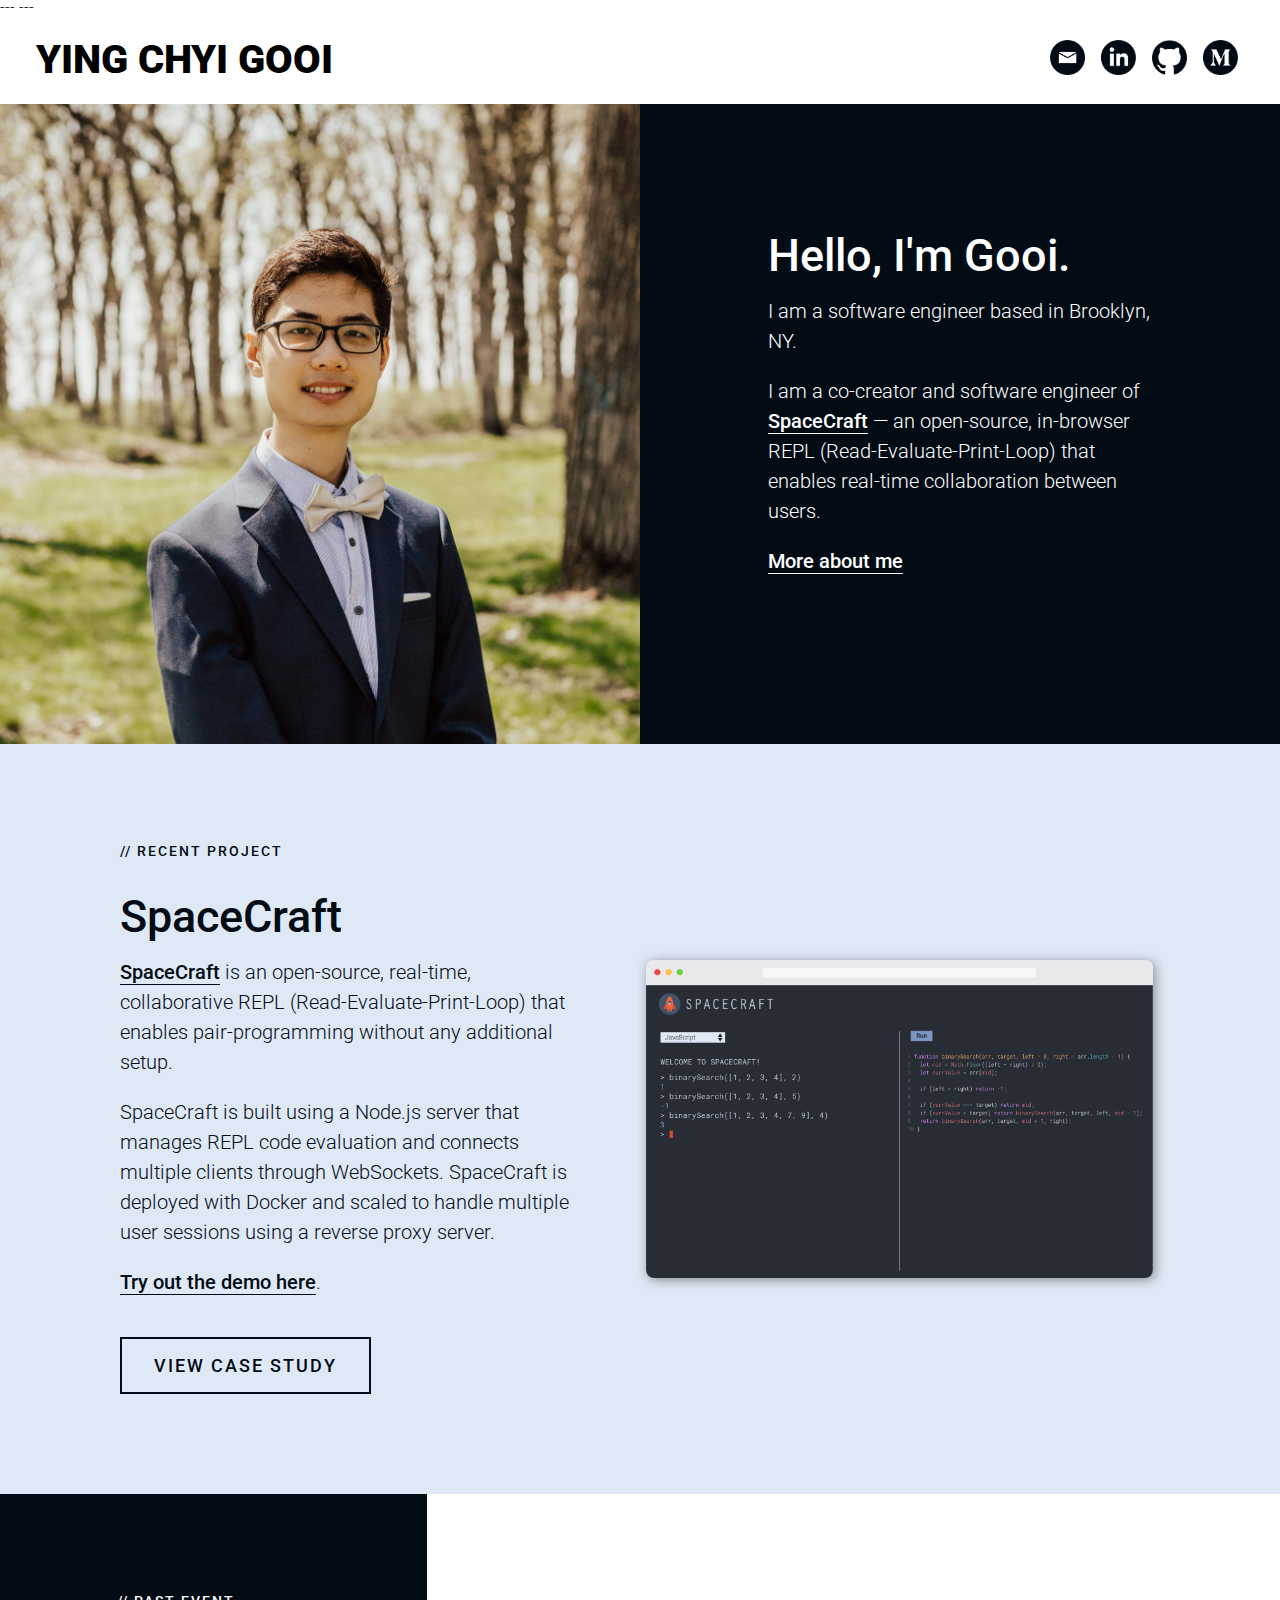
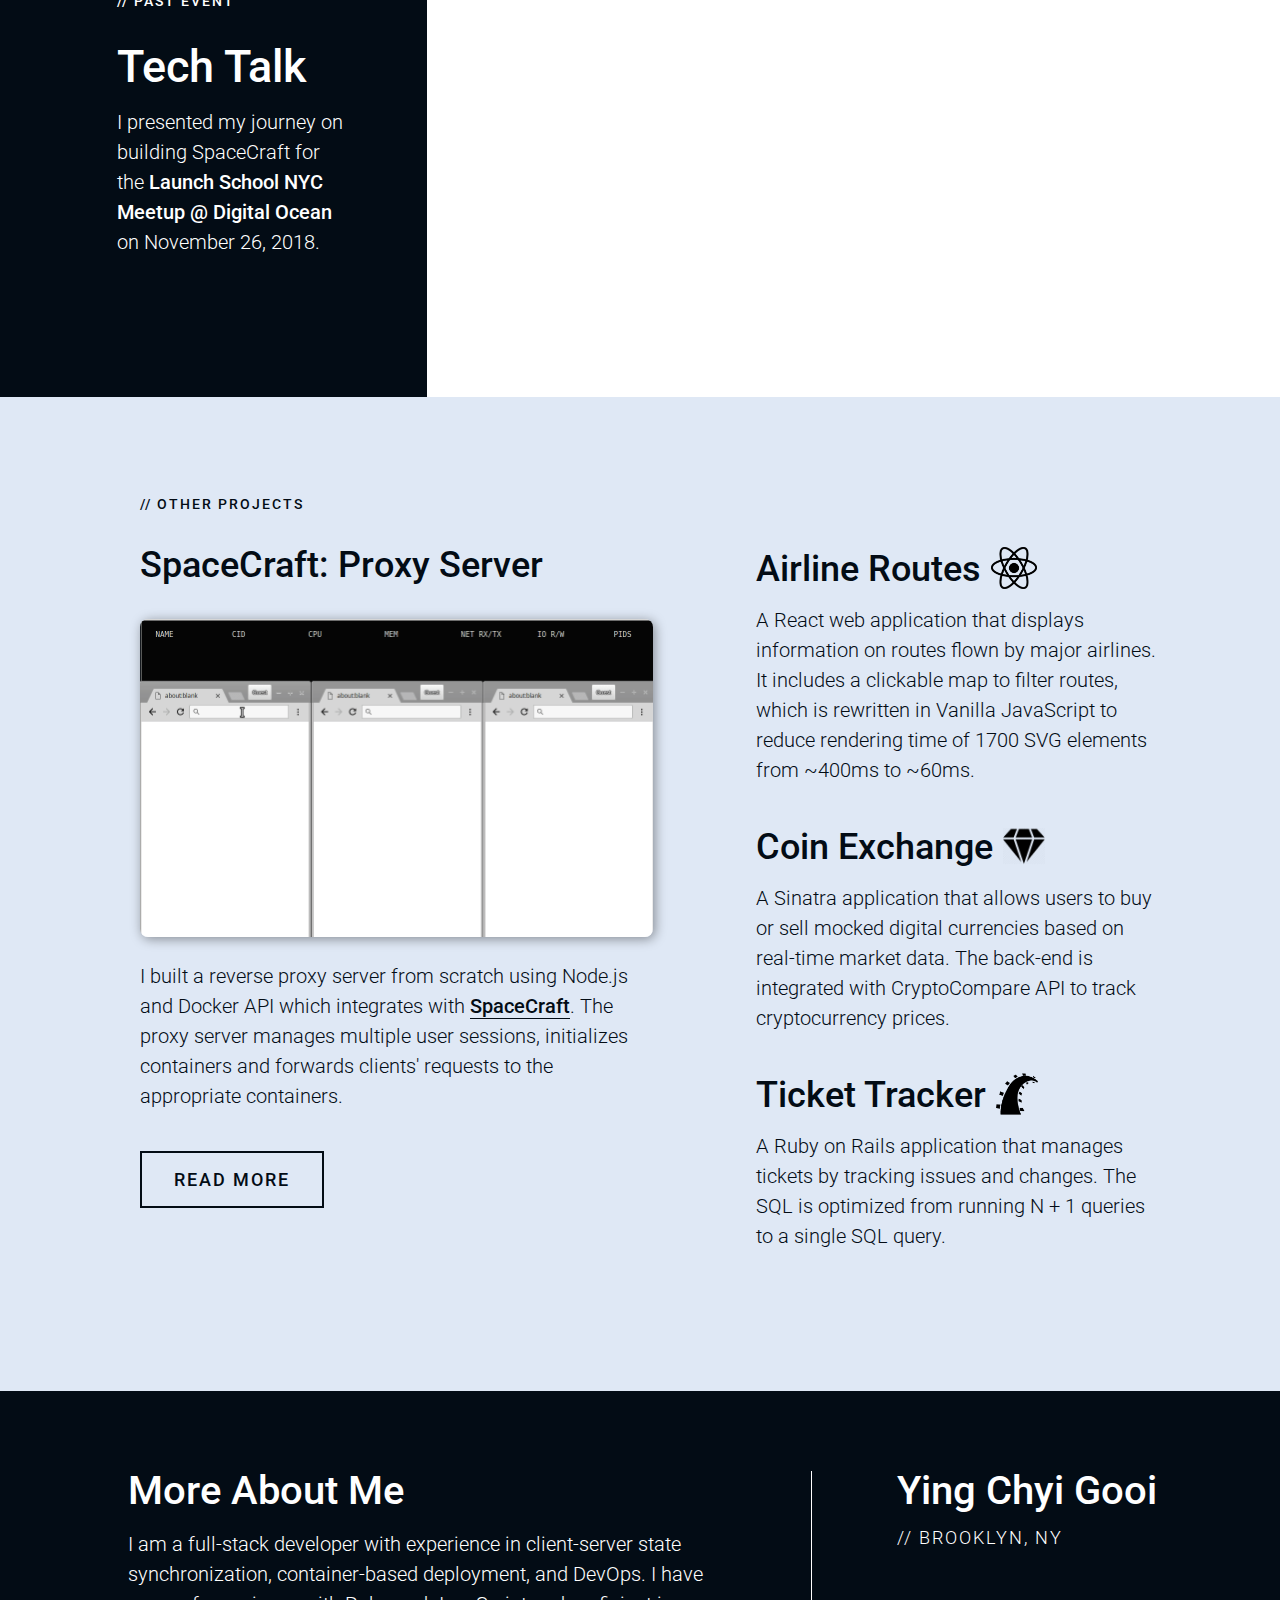
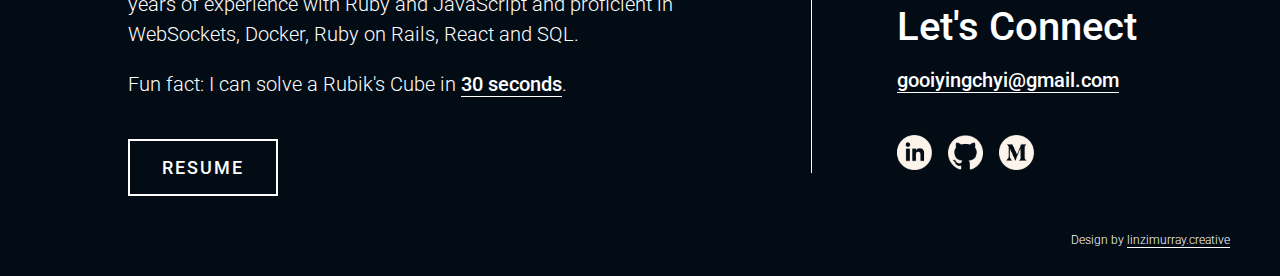
==== index.html @ 4ab4eeb9 "typo fix" ====
---
---
<!DOCTYPE html>
<html>

<head>
  <meta charset="UTF-8">
  <title>Ying Chyi Gooi | Software Engineer</title>
  <meta name="viewport" content="width=device-width, initial-scale=1">
  <link href="https://fonts.googleapis.com/css?family=Roboto:300,500,900" rel="stylesheet">
  <link rel="shortcut icon" type="image/png" href="images/logo.png" />
  <link rel="stylesheet" href="/css/reset.css" />
  <link rel="stylesheet" href="/css/main.css" />
</head>

<body>
  <header>
    <h1>Ying Chyi Gooi</h1>

    <nav>
      <a class="email" href="mailto:gooiyingchyi@gmail.com"></a>
      <a class="linkedin" href="https://www.linkedin.com/in/ying-chyi-gooi-89ba5095/" target="_blank"></a>
      <a class="github" href="https://github.com/yingcgooi" target="_blank"></a>
      <a class="medium" href="https://medium.com/@gooiyingchyi" target="_blank"></a>
    </nav>
  </header>    

  <main>
    <section class="intro">
      <div class="image">
        <img src="images/portrait.jpg" />
      </div>
      <article>
        <div class="box">
          <h2>Hello, I'm Gooi.</h2>
          <p>
            I am a software engineer based in Brooklyn, NY.
          </p>

          <p>
            I am a co-creator and software engineer of <a href="https://spacecraft-repl.com/" target="_blank"> SpaceCraft</a> &mdash; an open-source, in-browser REPL (Read-Evaluate-Print-Loop) that enables real-time collaboration between users.
          </p>

          <p><a href="/#more">More about me</a></p>
        </div>
      </article>
    </section>

    <section class="light" id="project">
      <article>
        <div class="box">
          <h4>// Recent Project</h4>

          <img class="mobile" src="images/app-mobile.png" />

          <h2>SpaceCraft</h2>
          <p>
            <a href="https://spacecraft-repl.com/" target="_blank">SpaceCraft</a> is an open-source, real-time, collaborative REPL (Read-Evaluate-Print-Loop) that enables pair-programming without any additional setup.
          </p>
          <p>
            SpaceCraft is built using a Node.js server that manages REPL code evaluation and connects multiple clients through WebSockets. SpaceCraft is deployed with Docker and scaled to handle multiple user sessions using a reverse proxy server.
          </p>
          <p>
            <a href="http://repl.space" target="_blank">Try out the demo here</a>.
          </p>

          <a href="https://spacecraft-repl.com/whitepaper" target="_blank">
            <button>
              View case study
            </button>
          </a>
        </div>
      </article>
      <div id="app">
        <img src="images/app.png" />
      </div>
    </section>

    <section id="presentation">
      <article>
        <div class="box">
          <h4>// Past event</h4>
          <h2>Tech Talk</h2>
          <p>I presented my journey on building SpaceCraft for the <strong>Launch School NYC Meetup @ Digital Ocean</strong> on November 26, 2018.</p>
          <p></p>
        </div>
      </article>
      <div class="player-wrapper">
        <div id="player"></div>
      </div>      
    </section>

    <section class="light" id="other-projects">
      <article>
        <div class="box first">
          <h4>// Other projects</h4>
          <h2>SpaceCraft: <br class="mobile"/>Proxy Server</h2>
          <img class="full" src="images/demo-2.gif" />          
          <p>I built a reverse proxy server from scratch using Node.js and Docker API which integrates with <a href="https://spacecraft-repl.com" target="_blank">SpaceCraft</a>. The proxy server manages multiple user sessions, initializes containers and forwards clients' requests to the appropriate containers.</p>

          <a href="https://spacecraft-repl.com/whitepaper" target="_blank">
            <button>Read more</button>
          </a>
          <div class="spacing"></div>
        </div>
      </article>
      <article>
        <div class="box last">
          <h4 class="placeholder">_</h4>

          <h2>Airline Routes<img src="images/react.png" /></h2>
          <p>
            A React web application that displays information on routes flown by major airlines. It includes a clickable map to filter routes, which is rewritten in Vanilla JavaScript to reduce rendering time of 1700 SVG elements from ~400ms to ~60ms.
          </p>     

          <h2>Coin Exchange<img src="images/ruby.png" /></h2>
          <p>A Sinatra application that allows users to buy or sell mocked digital currencies based on real-time market data. The back-end is integrated with CryptoCompare API to track cryptocurrency prices.</p>

          <h2>Ticket Tracker<img src="images/rails.png" /></h2>
          <p>A Ruby on Rails application that manages tickets by tracking issues and changes. The SQL is optimized from running N + 1 queries to a single SQL query.</p>    
        </div>
      </article>
    </section>
  </main>

  <footer>
    <article id="more">
      <div class="box">
        <h2>More About Me</h2>
        <p>
          I am a full-stack developer with experience in client-server state synchronization, container-based deployment, and DevOps. I have years of experience with Ruby and JavaScript and proficient in WebSockets, Docker, Ruby on Rails, React and SQL.
        </p>

        <p>
          Fun fact: I can solve a Rubik's Cube in <a href="https://youtu.be/T-27imipklY?t=84" target="_blank"> 30 seconds</a>.
        </p>

        <a href="/resume/yingchyi_gooi.pdf" target="_blank">
          <button>Resume</button>
        </a>
      </div>
    </article>
    <article id="info">
      <div class="box">
        <h2>Ying Chyi Gooi</h2>
        <h4>// Brooklyn, NY</h4>
        <h2>Let's Connect</h2>
        <p>
          <a href="mailto:gooiyingchyi@gmail.com">gooiyingchyi@gmail.com</a>
        </p>
        <nav>
          <a class="linkedin" href="https://www.linkedin.com/in/ying-chyi-gooi-89ba5095/" target="_blank"></a>
          <a class="github" href="https://github.com/yingcgooi" target="_blank"></a>
          <a class="medium" href="https://medium.com/@gooiyingchyi" target="_blank"></a>
        </nav>
      </div>
    </article>
    <small>
      Design by 
      <a class="designer-link" href="https://www.instagram.com/linzimurray.creative/" target="_blank">
        linzimurray.creative
      </a>
    </small>
  </footer>  

  <script>
    const $ = (element) => document.querySelector(element);
    const tag = document.createElement('script');

    tag.src = "https://www.youtube.com/iframe_api";
    const firstScriptTag = $('script');
    firstScriptTag.parentNode.insertBefore(tag, firstScriptTag);

    let player = null;

    function onYouTubeIframeAPIReady() {
      player = new YT.Player('player', {
        height: '100%',
        width: '100%',
        videoId: 'uxZD4l9bCEM',
        events: {
          'onReady': onPlayerReady,
          'onStateChange': onPlayerStateChange
        }
      });
    }

    function onPlayerReady(event) { } 
    // needs to be defined in global scope

    function onPlayerStateChange(event) {
      const state = YT.PlayerState;
      // if ([state.UNSTARTED, state.PLAYING].includes(event.data)) {
      //   $('#presentation article').classList.add('hidden');
      // }
      // if (event.data === state.PAUSED) {
      //   $('#presentation article').classList.remove('hidden');
      // }
    }
  </script>
</body>
</html>
---- css/main.css ----
body {
  font-family: Roboto, Helvetica, Arial, sans-serif;
  font-weight: 300;
}

.hidden, .mobile {
  display: none;
}

.spacing {
  height: 20px;
}

/* Top nav bar */

header {
  color: #000000;
  display: flex;
  justify-content: space-between;
  padding: 24px 36px;
}

h1 {
  font-weight: 900;
  font-size: 40px;
  text-transform: uppercase;
}

nav a {
  display: inline-block;
  margin: 0 6px;
  width: 35px;
  height: 35px;
  background-size: contain;
}

nav a:first-of-type {
  margin-left: 0;
}

nav a:hover {
  filter: contrast(50%);
}

a.email { background-image: url("/images/email.png"); }
a.linkedin { background-image: url("/images/linkedin.png"); }
a.github { background-image: url("/images/github.png"); }
a.medium { background-image: url("/images/medium.png"); }

.placeholder {
  filter: opacity(0%);
}
/* main sections */

main,
footer {
  color: #ffffff;
}

main h2,
footer h2 {
  margin-bottom: 18px;
  font-size: 45px;
  font-weight: 500;
  white-space: nowrap;  
}

main p,
footer p {
  font-size: 20px;
  line-height: 30px;
  margin-bottom: 20px;
}

main p:last-of-type,
footer p:last-of-type {
  margin-bottom: 40px;
}

main p a,
footer p a,
footer small a {
  font-weight: 500;
  border-bottom: 1px solid #ffffff;
}

.light p a {
  border-bottom: 1px solid #030c15;
}

.light p a:hover {
  background-color: #030c15;
  color: #ffffff;
}

main p a:hover,
footer p a:hover,
footer small a:hover {
  background-color: #ffffff;
  color: #030c15;
}

main section,
footer {
  display: flex;
}

.intro img {
  display: block;
  height: 50vw;
  width: 50vw;
}

h2 img {
  display: inline-block;
  height: 42px;
  padding: 0 10px;
  margin-bottom: -8px;
}

main article,
footer article {
  display: flex;
  justify-content: center;
  align-items: center;
  background-color: #030c15;
}

.box {
  width: 60%;
}

button {
  padding: 16px 32px;
  color: #ffffff;
  font-weight: 500 !important;
  font-size: 18px;
  font-weight: 500;
  text-transform: uppercase;
  letter-spacing: 2px;
  border: 2px solid #ffffff;
}

button:hover {
  color: #030c15;
  background-color: #ffffff;
}

.light,
.light article,
.light button {
  color: #030c15;
  background-color: #dfe8f5;
}

.light button {
  border-color: #030c15;
}

.light button:hover {
  color: #ffffff;
  background-color: #030c15;
}

h4 {
  font-size: 14px;
  font-weight: 500;
  text-transform: uppercase;
  letter-spacing: 2px;
  margin-bottom: 36px;
}

footer h4 {
  font-size: 18px;
  font-weight: 300;
  margin-bottom: 60px;
}

footer .box {
  align-self: flex-start;
}

main article {
  padding: 100px 0;
  flex: 1.02;
}

#project .box {
  margin-left: 7%;
  width: 70%;
}

#app {
  flex: 1;
  display: flex;
  justify-content: flex-start;
  align-items: center;
}

#app img {
  width: 80%;
}

#project img, img.full {
  border-radius: 8px;
  box-shadow: 2px 2px 12px rgba(0, 0, 0, 0.4);
}

#other-projects {
  align-items: flex-start;
}

#other-projects h2 {
  font-size: 36px;
}

#other-projects h2:not(:first-of-type) {
  margin-top: 40px;
}

#other-projects article:first-of-type {
  flex: 6;
}

#other-projects article:last-of-type {
  flex: 5;
}

.full {
  width: 105%;
}

#other-projects .full {
  margin-top: 18px;
  margin-bottom: 24px;
}

.box.first {
  width: 70%;
  margin-left: 10%;
}

.box.last {
  margin-left: -10%;
  width: 70%;
}

strong {
  font-weight: 500;
}

#presentation {
  display: flex;
  flex-direction: row;
}

#presentation .box {
  margin-left: 10%;
  width: 55%;
}

#presentation article {
  flex: 1;
  background-color: #030c15;
}

#player {
  height: 100%;
}

.player-wrapper {
  flex: 2;
}

/* Footer */

footer {
  position: relative;
  padding: 80px 10%;
  background: #030c15;
}

#more {
  flex: 2;
}

#more .box {
  width: 100%;
  padding-right: 10%;
}

#info {
  flex: 1;
}

#info .box {
  width: 100%;
  padding-left: 25%;
  border-left: 1px solid #ffffff;  
}

footer h2 {
  font-size: 40px;
}

#info nav a {
  filter: invert(100%);
}

#info nav a:hover {
  filter: invert(80%);
}

footer small {
  font-size: 12px;
  position: absolute;
  right: 50px;
  bottom: 30px;
}

footer small a {
  font-weight: 300;
}

@media screen and (max-width: 1200px) {
  #app img {
    width: 90%;
  }

  .intro article {
    padding: 0;
  }

  #info .box {
    padding-left: 16%;
  }

  br.mobile {
    display: block;
  }  
}

@media screen and (max-width: 900px) {
  .intro img {
    display: block;
    height: 100%;
    width: 40vw;
    object-fit: cover;
  }

  .intro .box {
    padding: 60px 0;
  }

  #project {
    flex-direction: column;
  }

  #project .box {
    margin: 0;
  }

  .mobile {
    display: block;
    max-width: 100%;
    margin: 40px 0;
  }

  #app {
    display: none; 
  }

  header > h1 {
    font-size: 36px;
  }

  article h2 {
    font-size: 40px;
  }

  main article {
    padding-top: 70px;
  }

  section.mobile {
    margin: 0;
  }

  #presentation {
    flex-direction: column;
  }

  #presentation article {
    padding-bottom: 40px;
  }

  #presentation .box {
    margin-left: 0;
    width: 70%;
  }

  .player-wrapper {
    height: 56.7vw;
  }

  .mobile .box {
    width: 70%;
  }

  .mobile article {
    padding: 60px 0 30px 0;
  }

  #other-projects {
    padding: 80px 0;
    flex-direction: column;
  }

  #other-projects article {
    padding: 20px 0; 
  }

  .box.first, .box.last {
    margin-left: 0;
  }

  footer {
    padding: 80px 0;
    flex-direction: column;
    align-items: flex-start;
  }

  footer .box {
    width: 70% !important;
    padding-right: 0 !important;
  }

  #more, #info {
    width: 100%;
  }

  #info .box {
    border: none;
    border-top: 1px solid #ffffff;
    margin-top: 40px;
    padding: 40px 0 0 0;
  }

  .placeholder {
    display: none;
  }
}

@media screen and (max-width: 640px) {
  main p,
  footer p {
    font-size: 18px;
  }

  h2 img {
    height: 36px;
  }

  button {
    padding: 16px 32px;
    font-size: 16px;
  }

  .intro {
    flex-direction: column;
  }

  div.box {
    width: 80% !important;
  }

  img.full {
    border-radius: 0px;
    margin-left: -12.5%;
    width: 100vw;
  }

  .intro img {
    width: 100vw;
  }

  .intro .box {
    padding: 100px 0;
    width: 70%;
  }

  header > nav {
    display: none;
  }

  article h2 {
    font-size: 40px;
  }

  #info h2 {
    font-size: 30px;
  }
}
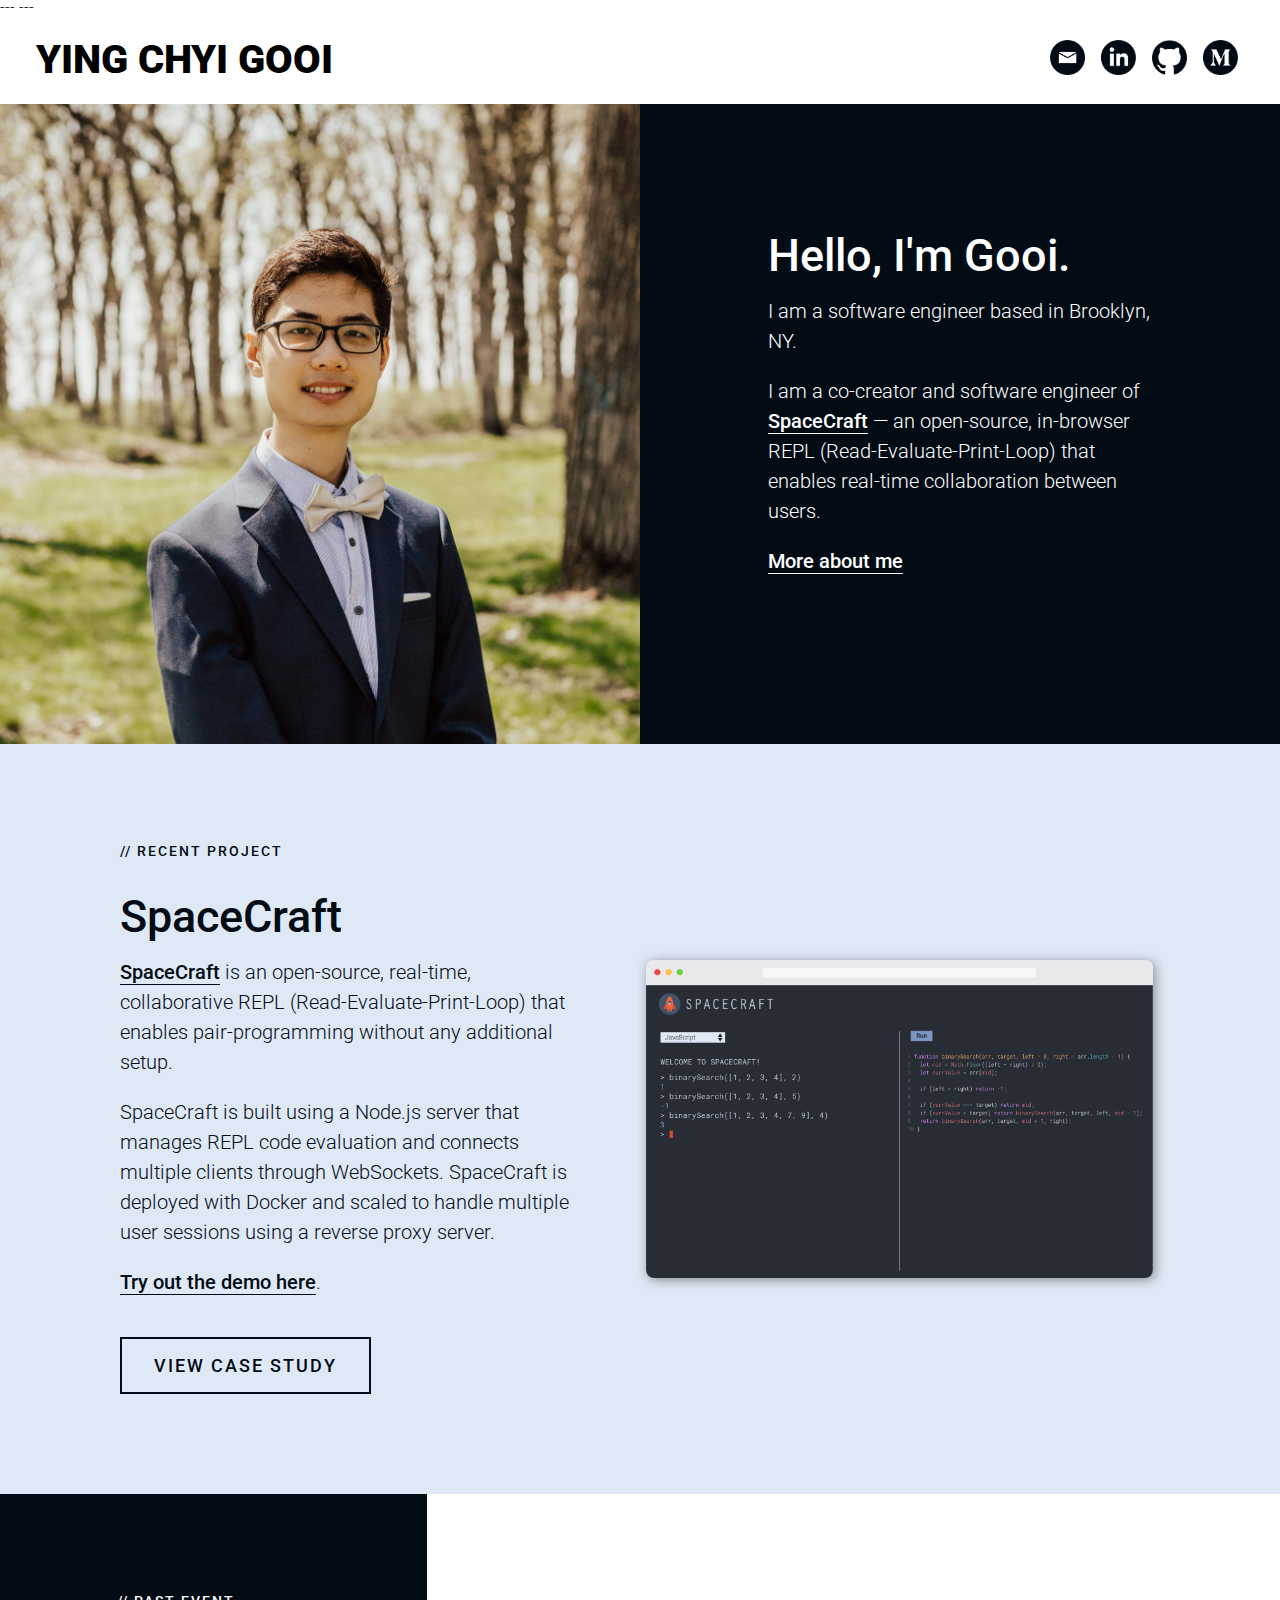
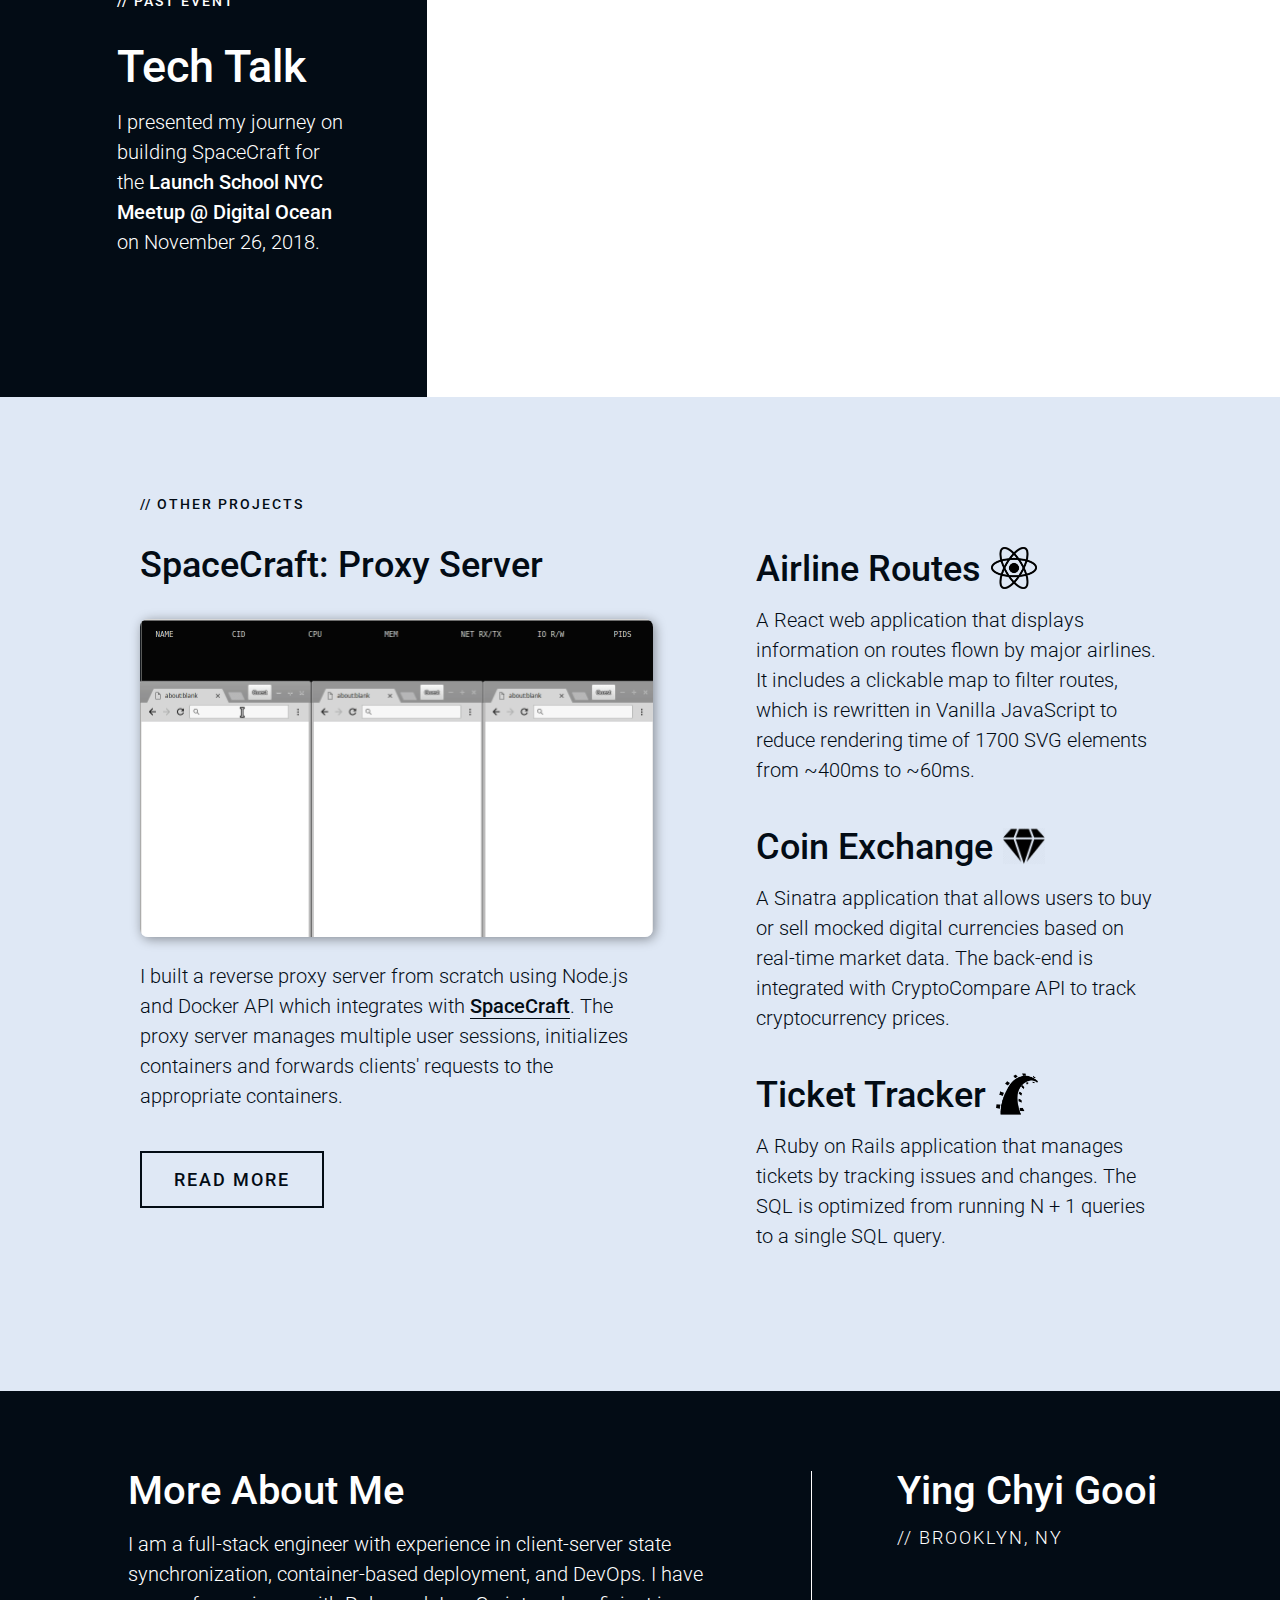
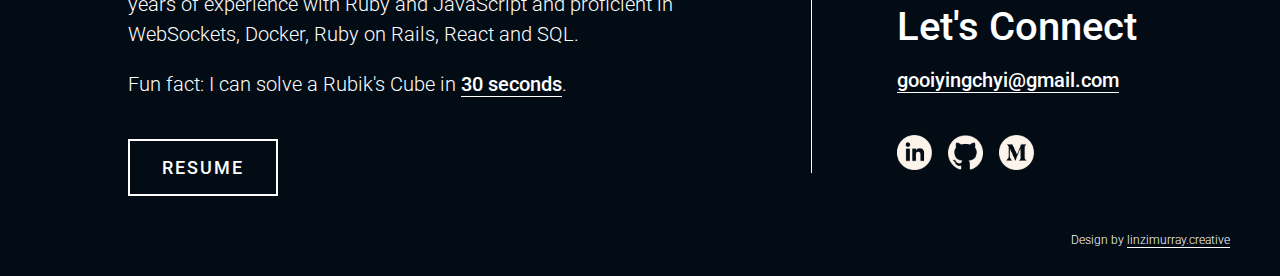
==== commit fb8360de: "fix wording of full-stack engineer" ====
--- a/index.html
+++ b/index.html
@@ -21,7 +21,7 @@
       <a class="email" href="mailto:gooiyingchyi@gmail.com"></a>
       <a class="linkedin" href="https://www.linkedin.com/in/ying-chyi-gooi-89ba5095/" target="_blank"></a>
       <a class="github" href="https://github.com/yingcgooi" target="_blank"></a>
-      <a class="medium" href="https://medium.com/@gooiyingchyi" target="_blank"></a>
+      <a class="medium" href="https://hackernoon.com/building-spacecraft-a-real-time-collaborative-repl-deebcf084ed9" target="_blank"></a>
     </nav>
   </header>    
 
@@ -128,14 +128,14 @@
       <div class="box">
         <h2>More About Me</h2>
         <p>
-          I am a full-stack developer with experience in client-server state synchronization, container-based deployment, and DevOps. I have years of experience with Ruby and JavaScript and proficient in WebSockets, Docker, Ruby on Rails, React and SQL.
+          I am a full-stack engineer with experience in client-server state synchronization, container-based deployment, and DevOps. I have years of experience with Ruby and JavaScript and proficient in WebSockets, Docker, Ruby on Rails, React and SQL.
         </p>
 
         <p>
           Fun fact: I can solve a Rubik's Cube in <a href="https://youtu.be/T-27imipklY?t=84" target="_blank"> 30 seconds</a>.
         </p>
 
-        <a href="/resume/yingchyi_gooi.pdf" target="_blank">
+        <a href="/resume/yingchyigooi.pdf" target="_blank">
           <button>Resume</button>
         </a>
       </div>
@@ -151,7 +151,7 @@
         <nav>
           <a class="linkedin" href="https://www.linkedin.com/in/ying-chyi-gooi-89ba5095/" target="_blank"></a>
           <a class="github" href="https://github.com/yingcgooi" target="_blank"></a>
-          <a class="medium" href="https://medium.com/@gooiyingchyi" target="_blank"></a>
+          <a class="medium" href="https://hackernoon.com/building-spacecraft-a-real-time-collaborative-repl-deebcf084ed9" target="_blank"></a>
         </nav>
       </div>
     </article>
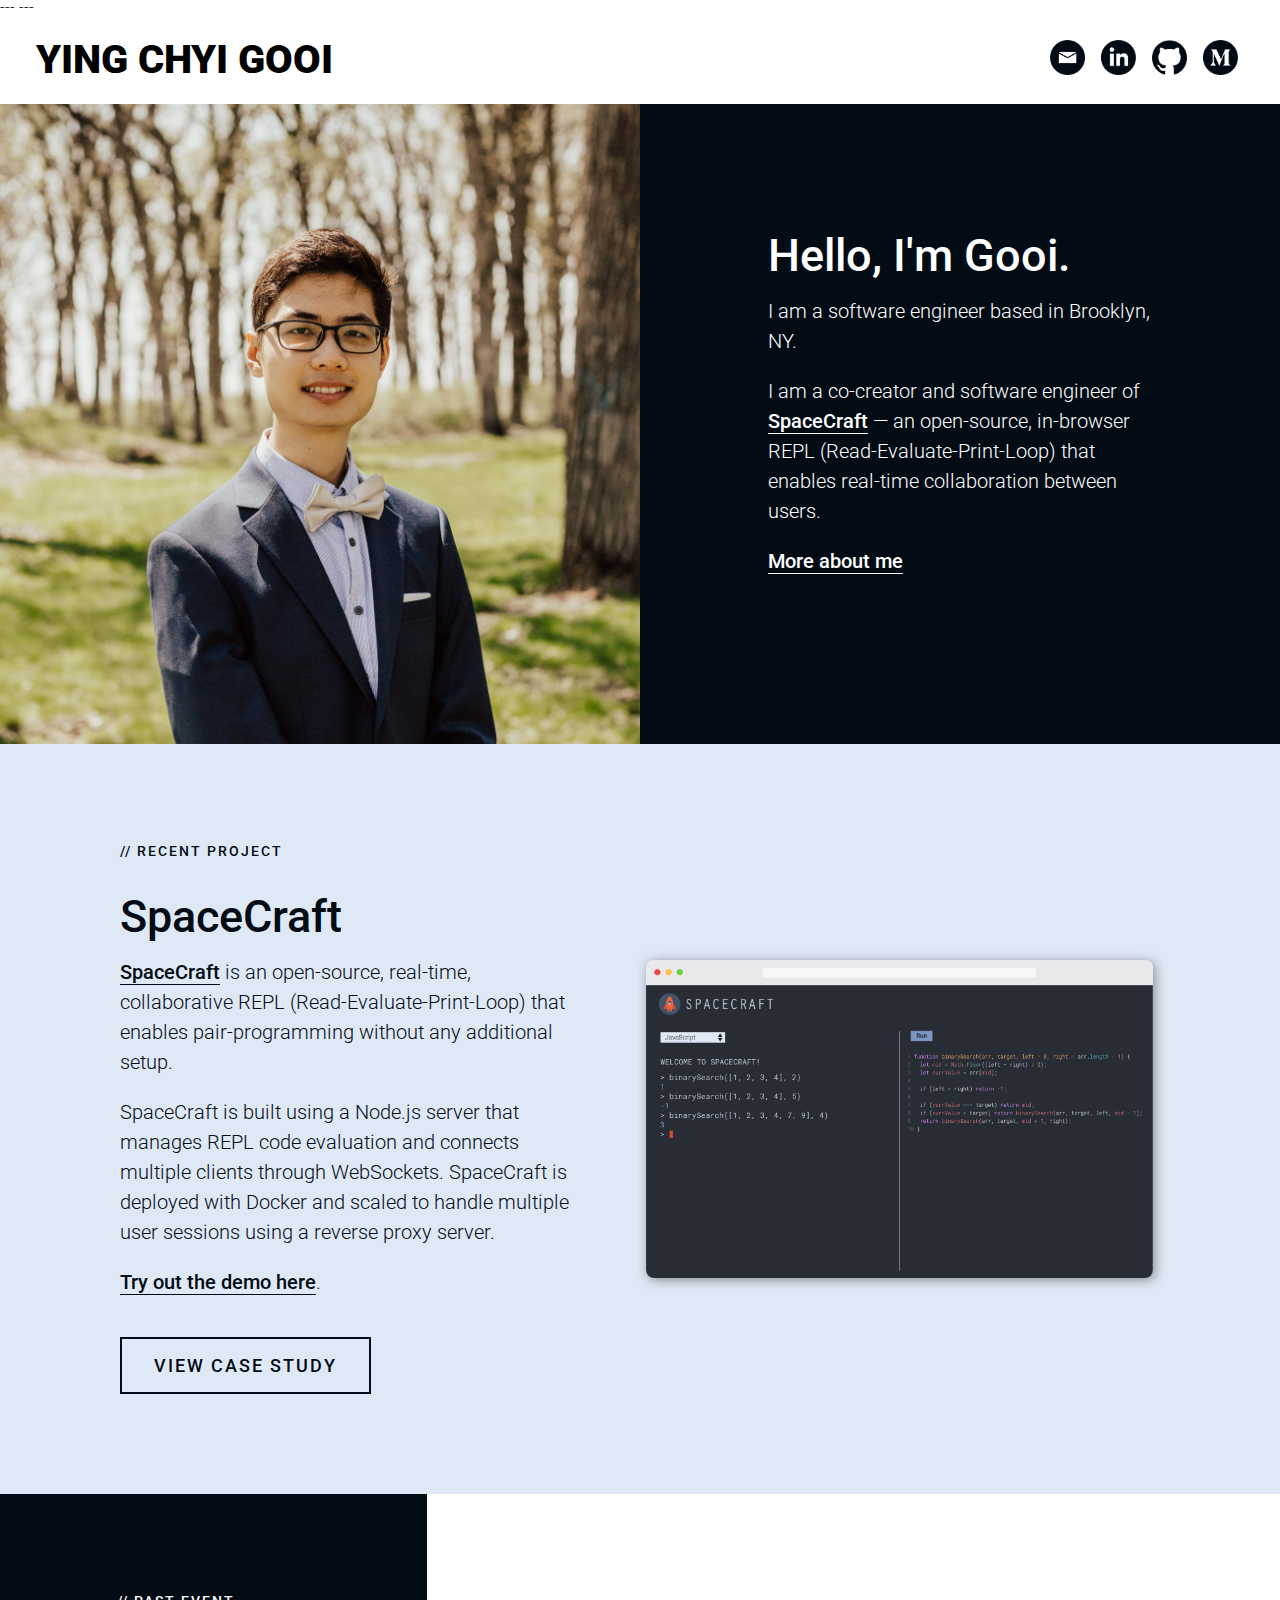
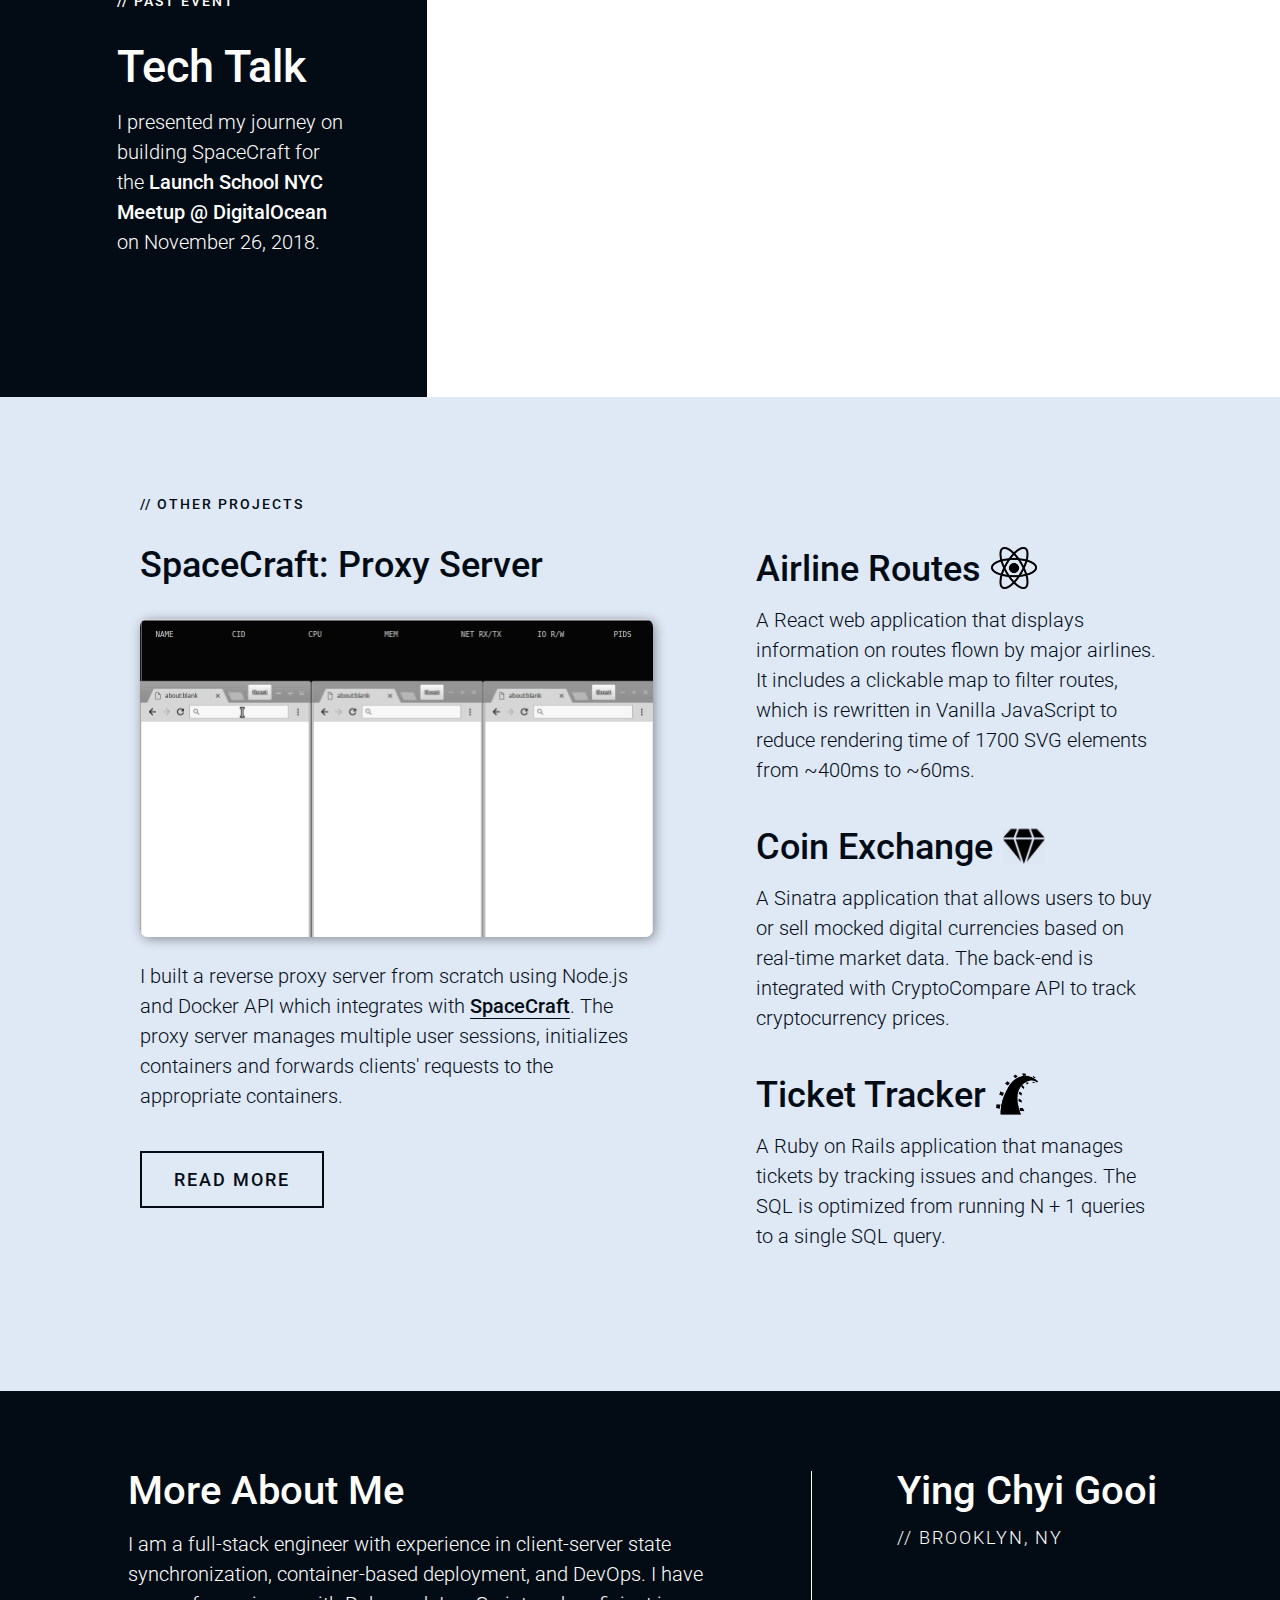
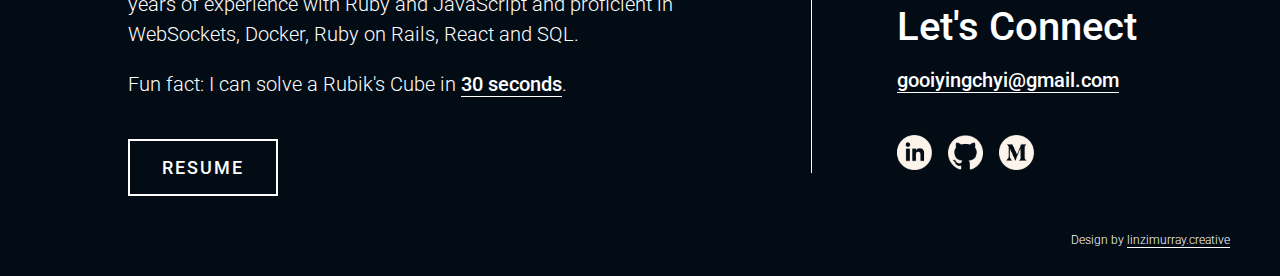
==== commit 241c0b01: "digitalocean word fix" ====
--- a/index.html
+++ b/index.html
@@ -81,7 +81,7 @@
         <div class="box">
           <h4>// Past event</h4>
           <h2>Tech Talk</h2>
-          <p>I presented my journey on building SpaceCraft for the <strong>Launch School NYC Meetup @ Digital Ocean</strong> on November 26, 2018.</p>
+          <p>I presented my journey on building SpaceCraft for the <strong>Launch School NYC Meetup @ DigitalOcean</strong> on November 26, 2018.</p>
           <p></p>
         </div>
       </article>
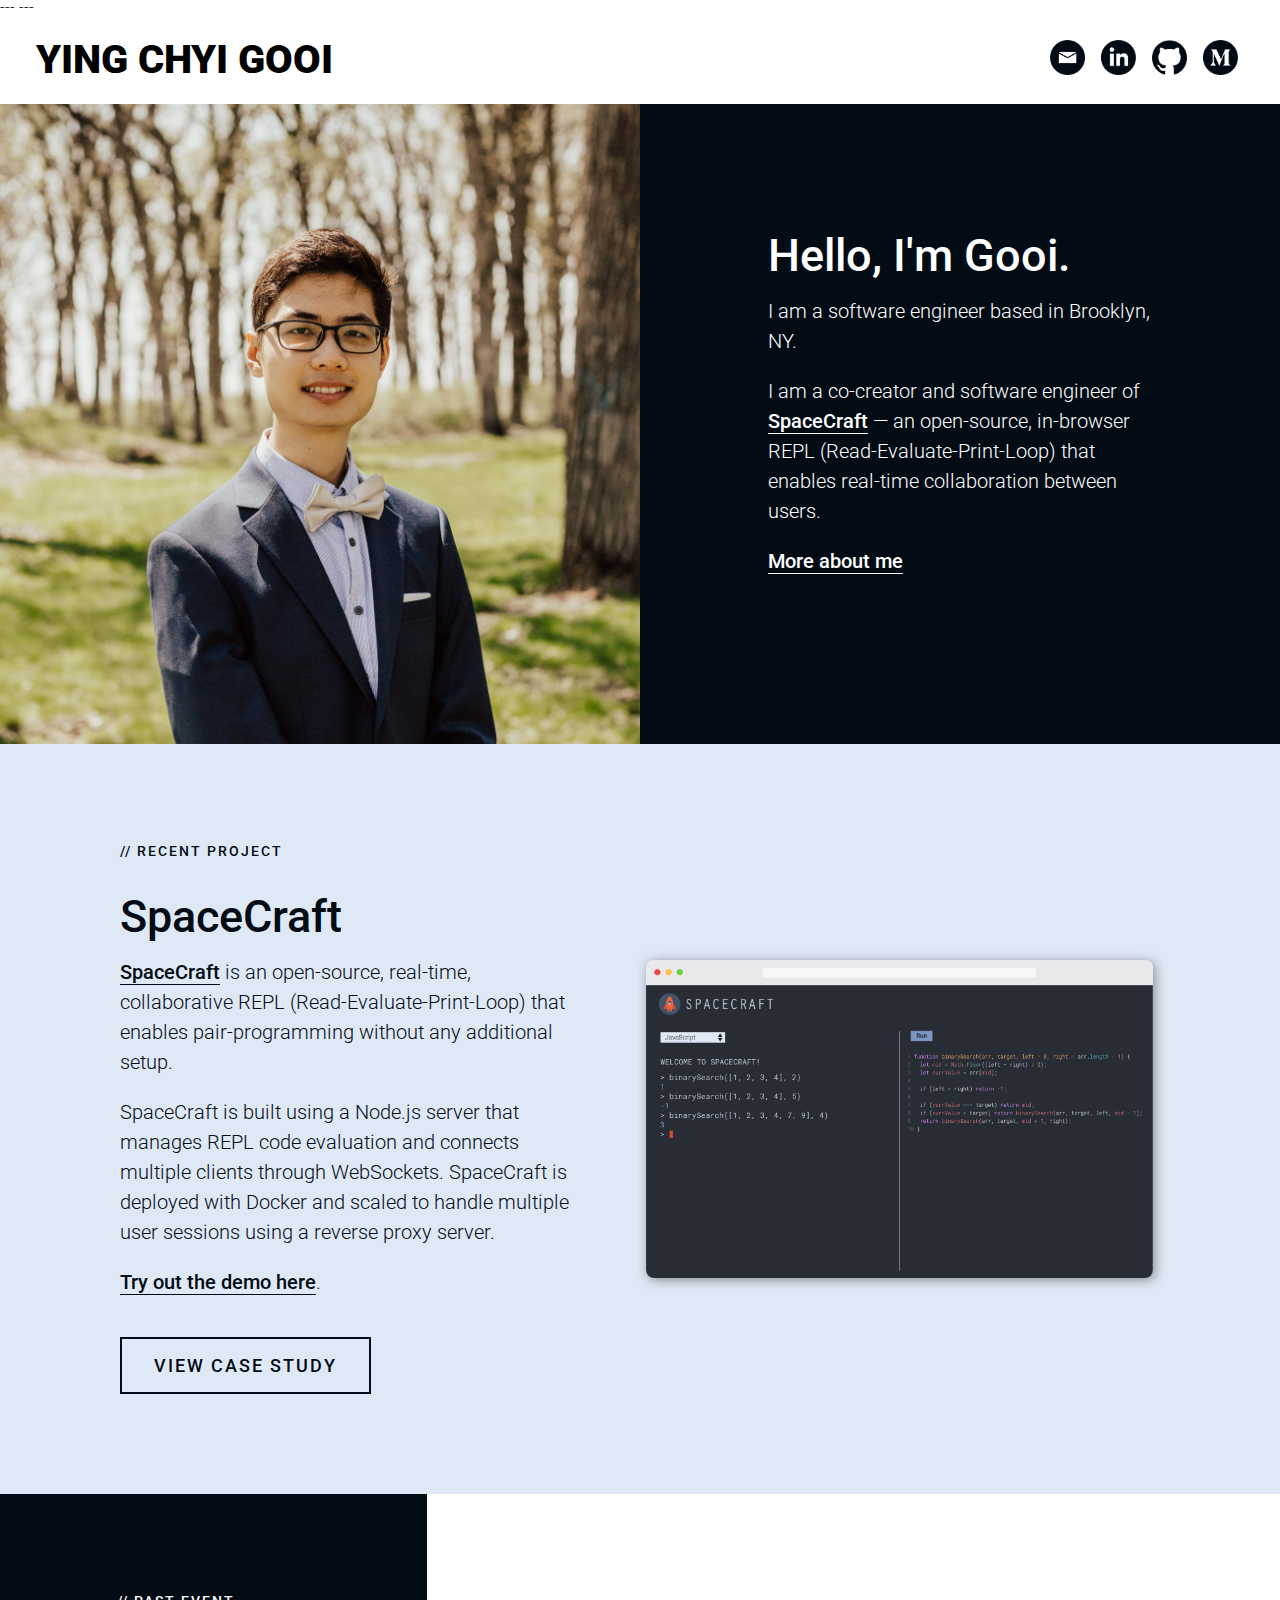
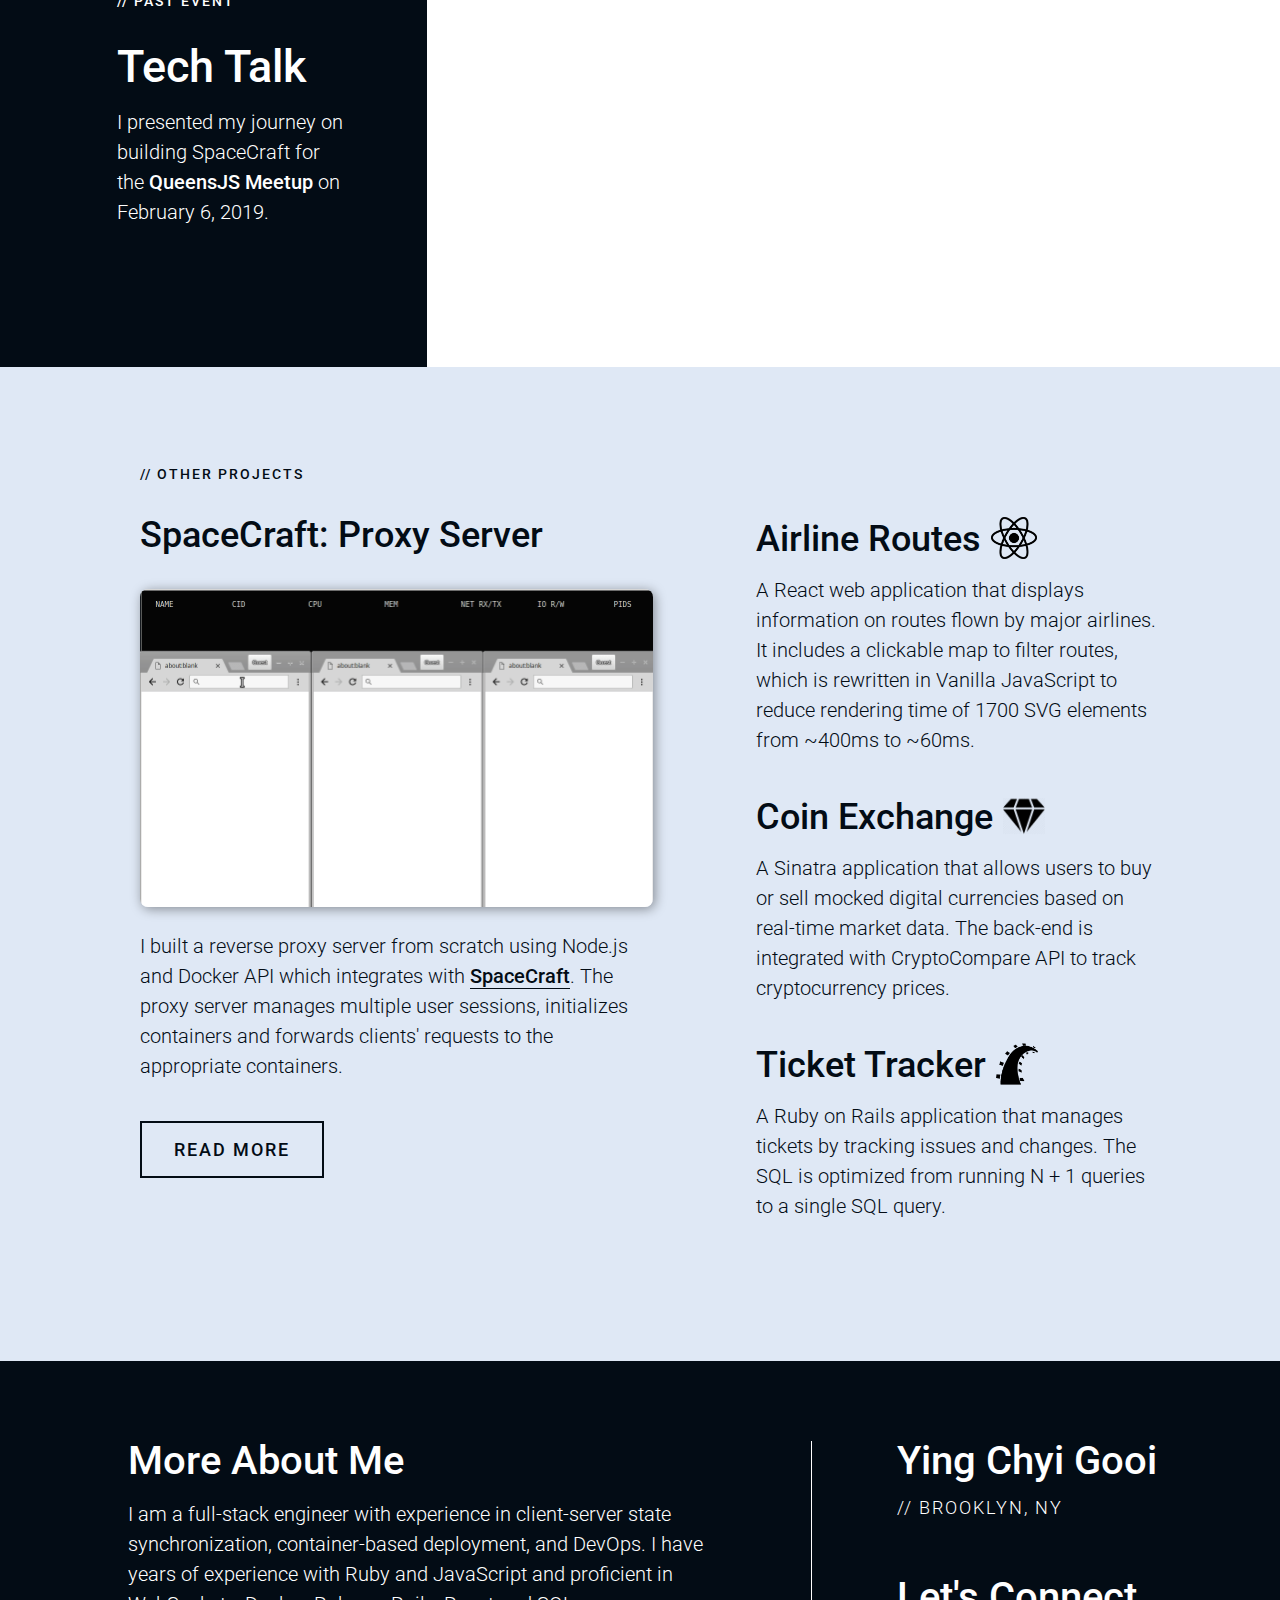
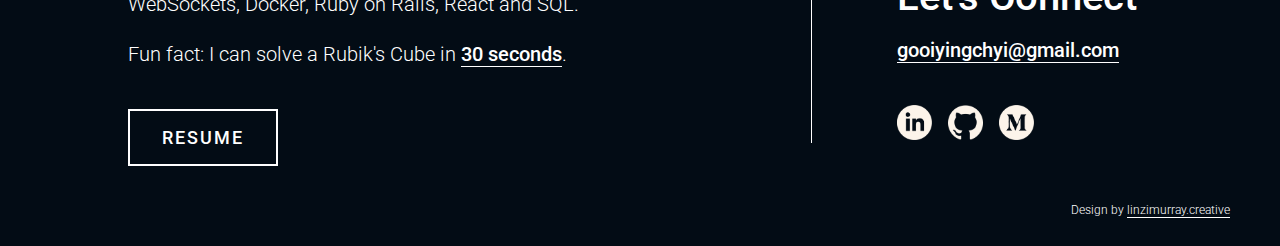
==== commit 14bb8ef8: "change body text of tech talk" ====
--- a/index.html
+++ b/index.html
@@ -81,7 +81,7 @@
         <div class="box">
           <h4>// Past event</h4>
           <h2>Tech Talk</h2>
-          <p>I presented my journey on building SpaceCraft for the <strong>Launch School NYC Meetup @ DigitalOcean</strong> on November 26, 2018.</p>
+          <p>I presented my journey on building SpaceCraft for the <strong>QueensJS Meetup</strong> on February 6, 2019.</p>
           <p></p>
         </div>
       </article>
@@ -177,7 +177,7 @@
       player = new YT.Player('player', {
         height: '100%',
         width: '100%',
-        videoId: 'uxZD4l9bCEM',
+        videoId: 'Dehmu9QpLTg',
         events: {
           'onReady': onPlayerReady,
           'onStateChange': onPlayerStateChange
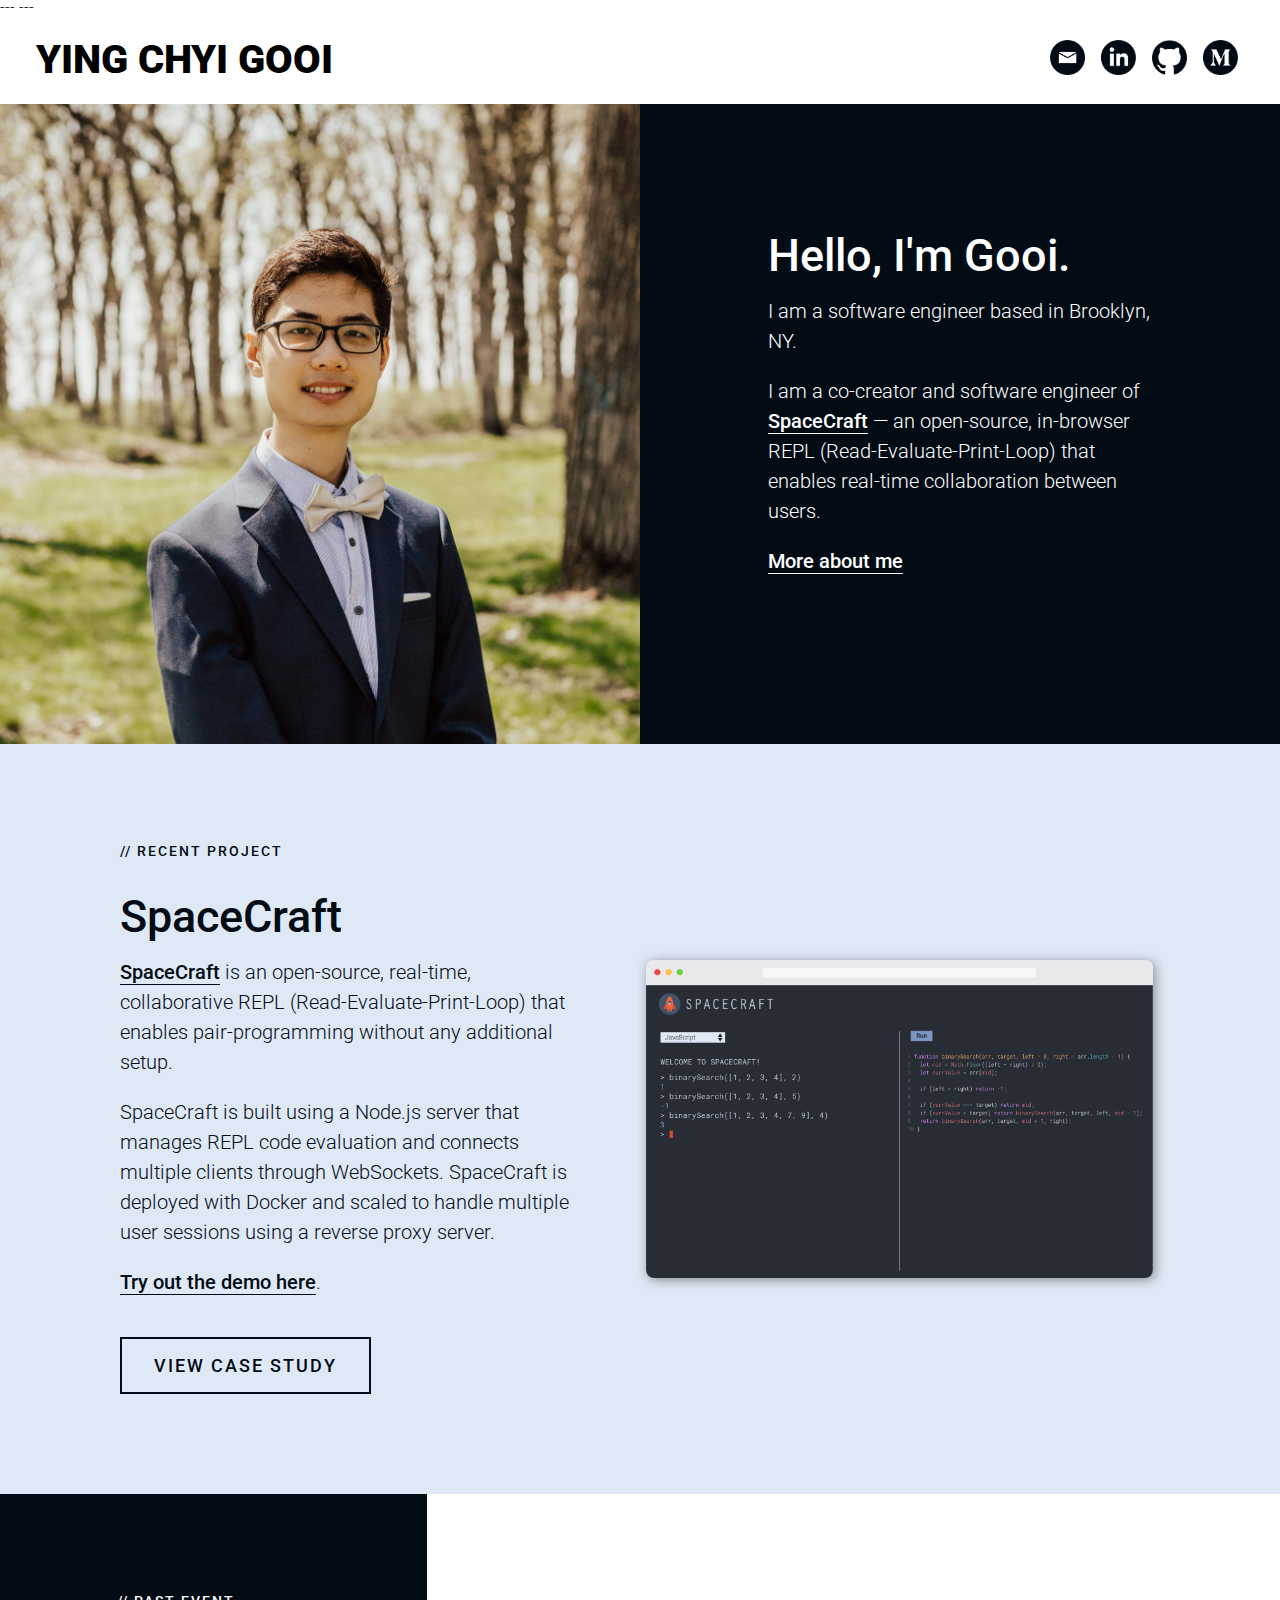
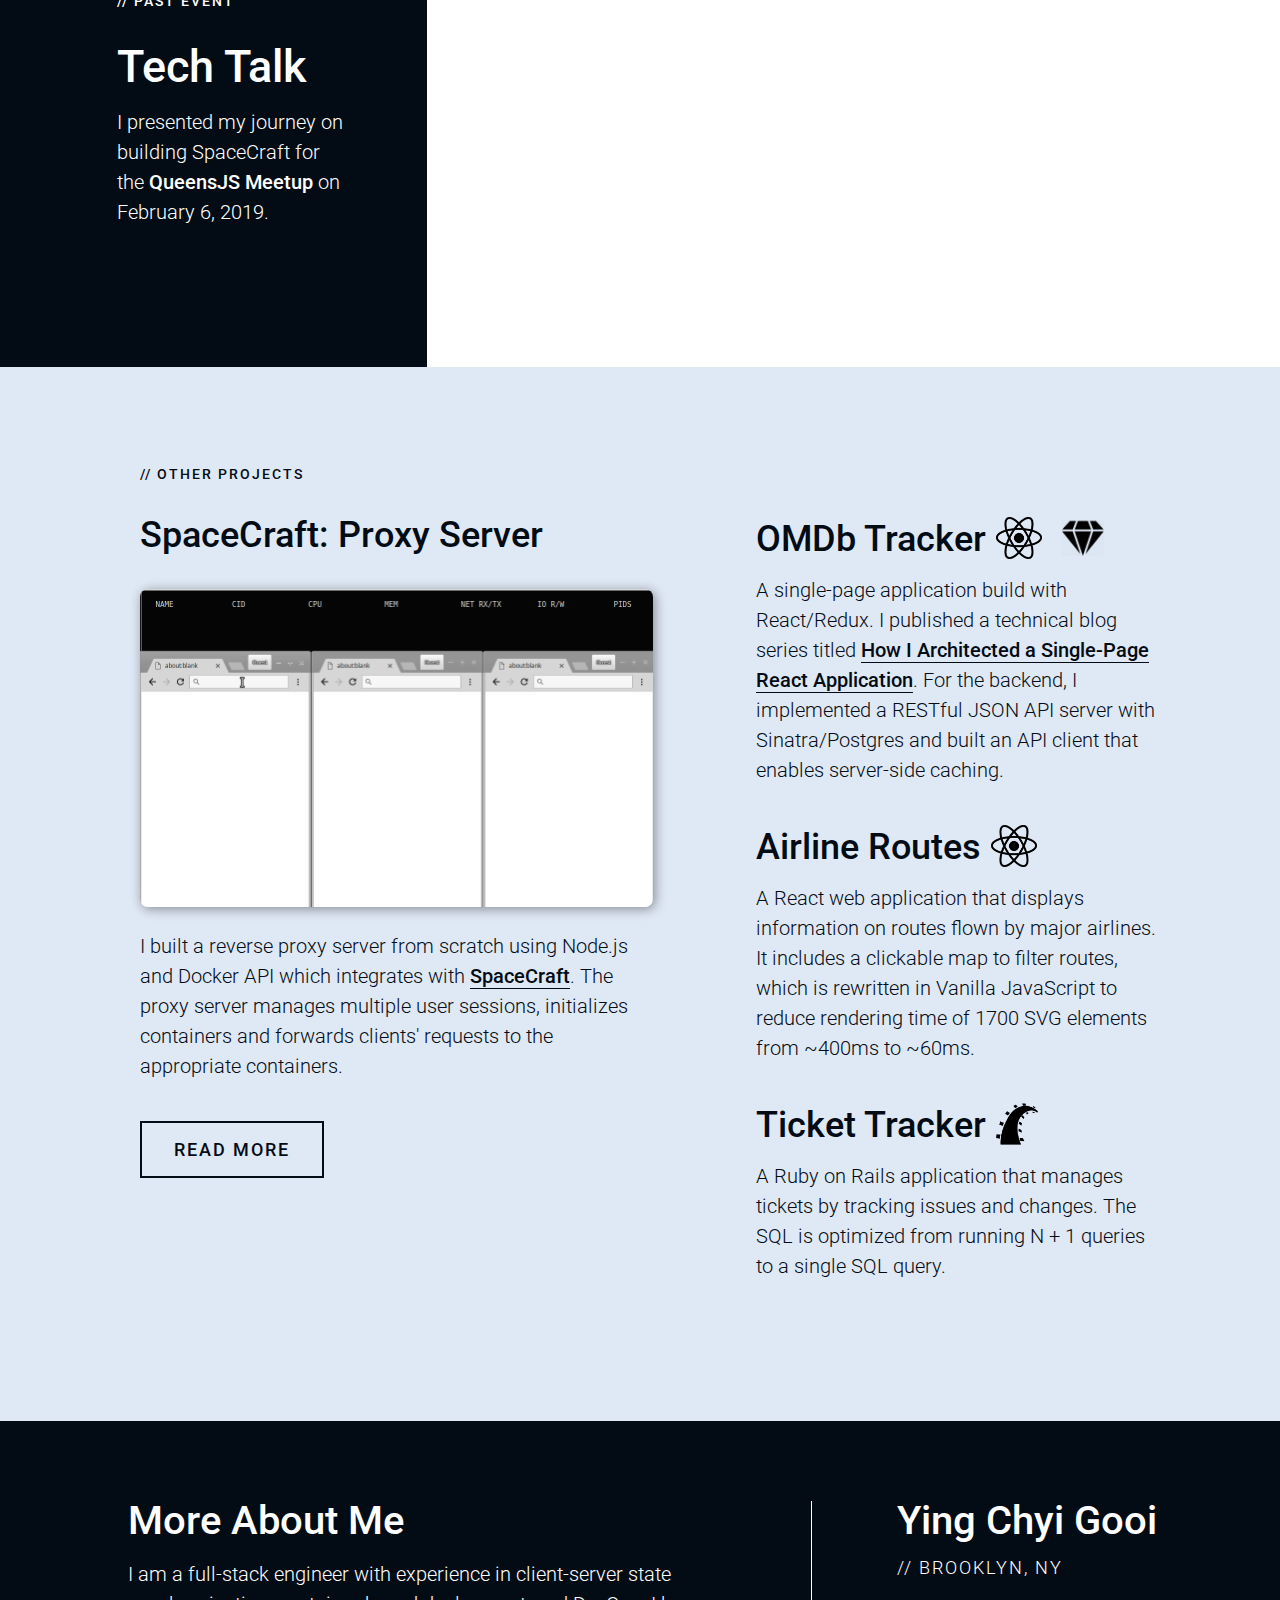
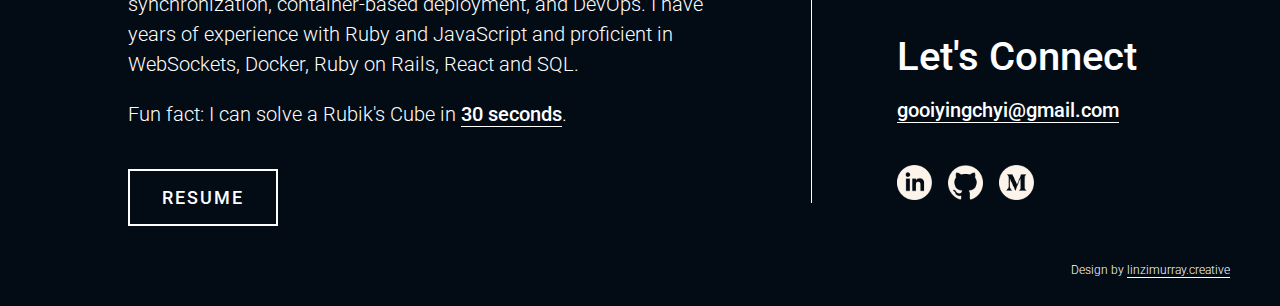
==== commit 7ec96011: "add OMDb tracker as other projects" ====
--- a/index.html
+++ b/index.html
@@ -108,13 +108,13 @@
         <div class="box last">
           <h4 class="placeholder">_</h4>
 
+          <h2>OMDb Tracker<img src="images/react.png" /><img src="images/ruby.png" /></h2>
+          <p>A single-page application build with React/Redux. I published a technical blog series titled <a href="http://bit.ly/react-blog">How I Architected a Single-Page React Application</a>. For the backend, I implemented a RESTful JSON API server with Sinatra/Postgres and built an API client that enables server-side caching.</p>        
+
           <h2>Airline Routes<img src="images/react.png" /></h2>
           <p>
             A React web application that displays information on routes flown by major airlines. It includes a clickable map to filter routes, which is rewritten in Vanilla JavaScript to reduce rendering time of 1700 SVG elements from ~400ms to ~60ms.
-          </p>     
-
-          <h2>Coin Exchange<img src="images/ruby.png" /></h2>
-          <p>A Sinatra application that allows users to buy or sell mocked digital currencies based on real-time market data. The back-end is integrated with CryptoCompare API to track cryptocurrency prices.</p>
+          </p>
 
           <h2>Ticket Tracker<img src="images/rails.png" /></h2>
           <p>A Ruby on Rails application that manages tickets by tracking issues and changes. The SQL is optimized from running N + 1 queries to a single SQL query.</p>    
